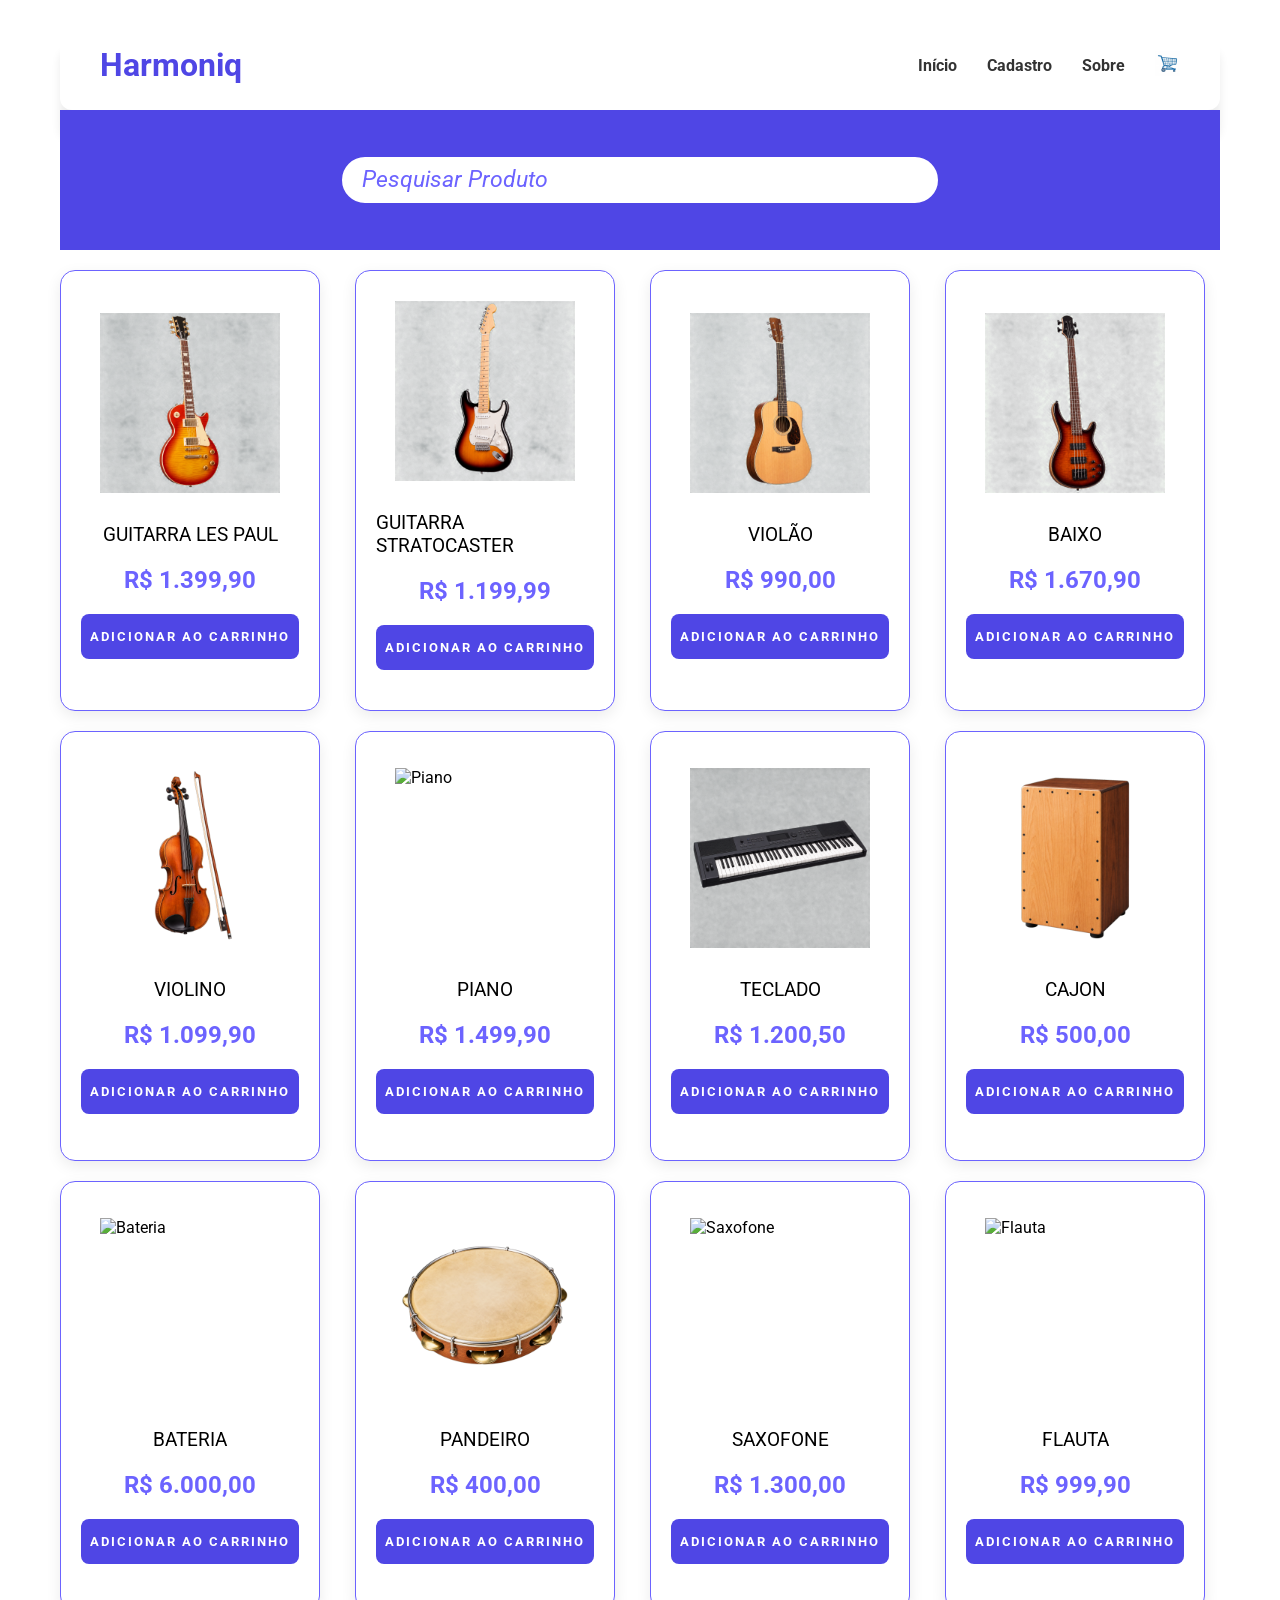
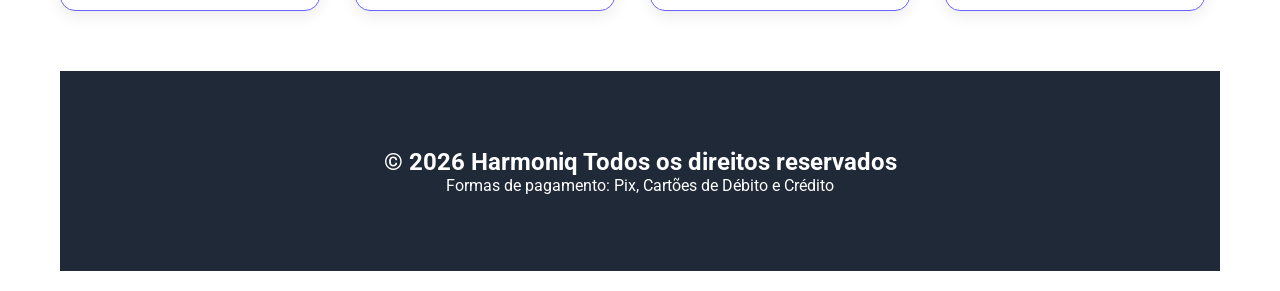
==== index.html @ d2b1dd89 "concertei um erro de um produto que nao queria sair do carrinho" ====
<!DOCTYPE html>
<html lang="pt-br">
<head>
    <meta charset="UTF-8">
    <meta name="viewport" content="width=device-width, initial-scale=1.0">
    <title>Harmoniq</title>

    <link rel="shortcut icon" href="../image/favicon-512x512.png" type="image/x-icon">

    <link rel="stylesheet" href="css/style_estrutura_pagina.css">

    <script src="js/carrinho.js" defer></script>
</head>
<body>
    <main id="geral">
        <header id="cabecalho">
            <div id="logo">
                Harmoniq
            </div>

            <nav id="menu">
                <ul>
                    <li><a href="index.html">Início</a></li>
                    <li><a href="paginas/cadastro.html">Cadastro</a></li>
                    <li><a href="paginas/sobre.html">Sobre</a></li>
                    <li><a href="./paginas/carrinho.html"><img src="./image/icones/16316627108573499327.png" alt="Carrinho"></a></li>
                </ul>
            </nav>
        </header>

        <section id="pesquisa">
            <input type="text" name="pesquisa" id="pesquisa" class="input-pesquisa" placeholder="Pesquisar Produto">
        </section>

        <section id="cards">
            <div class="card">
                <img src="image/guitarra_les_paul.png" alt="guitarra_les_paul">
                <p>Guitarra Les Paul</p>
                <h2>R$ 1.399,90</h2>
                <button onclick="adicionarCarrinho('guitarra_les_paul', 1399.90, 'image/guitarra_les_paul.png')">Adicionar ao Carrinho</button>
            </div>
            
            <div class="card">
                <img src="image/guitarra_stratocaster.png" alt="Guitarra">
                <p>Guitarra stratocaster</p>
                <h2>R$ 1.199,99</h2>
                <button onclick="adicionarCarrinho('guitarra_stratocaster', 1199.99, 'image/guitarra_stratocaster.png')">Adicionar ao Carrinho</button>
            </div>
            
            <div class="card">
                <img src="image/violao_acustico.png" alt="Violao">
                <p>Violão</p>
                <h2>R$ 990,00</h2>
                <button onclick="adicionarCarrinho('violao_acustico', 990.00, 'image/violao_acustico.png')">Adicionar ao Carrinho</button>
            </div>

            <div class="card">
                <img src="image/baixo_eletrico.png" alt="Baixo">
                <p>Baixo</p>
                <h2>R$ 1.670,90</h2>
                <button onclick="adicionarCarrinho('baixo_eletrico', 1670.90, 'image/baixo_eletrico.png')">Adicionar ao Carrinho</button>
            </div>

            <div class="card">
                <img src="image/violino.png" alt="Violino">
                <p>Violino</p>
                <h2>R$ 1.099,90</h2>
                <button onclick="adicionarCarrinho('violino', 1099.90, 'image/violino.png')">Adicionar ao Carrinho</button>
            </div>

            <div class="card">
                <img src="image/piano_de_cauda.png" alt="Piano">
                <p>Piano</p>
                <h2>R$ 1.499,90</h2>
                <button onclick="adicionarCarrinho('piano_de_cauda', 1499.90, 'image/piano_de_cauda.png')">Adicionar ao Carrinho</button>
            </div>

            <div class="card">
                <img src="image/teclado_musical.png" alt="Teclado">
                <p>Teclado</p>
                <h2>R$ 1.200,50</h2>
                <button onclick="adicionarCarrinho('teclado_musical', 1200.50, 'image/teclado_musical.png')">Adicionar ao Carrinho</button>
            </div>

            <div class="card">
                <img src="image/cajon.png" alt="Cajon">
                <p>Cajon</p>
                <h2>R$ 500,00</h2>
                <button onclick="adicionarCarrinho('cajon', 500.00, 'image/cajon.png')">Adicionar ao Carrinho</button>
            </div>

            <div class="card">
                <img src="image/bateria_acustica.png" alt="Bateria">
                <p>Bateria</p>
                <h2>R$ 6.000,00</h2>
                <button onclick="adicionarCarrinho('bateria_acustica', 6000.00, 'image/bateria_acustica.png')">Adicionar ao Carrinho</button>
            </div>

            <div class="card">
                <img src="image/pandeiro.png" alt="Pandeiro">
                <p>Pandeiro</p>
                <h2>R$ 400,00</h2>
                <button onclick="adicionarCarrinho('pandeiro', 400.00, 'image/pandeiro.png')">Adicionar ao Carrinho</button>
            </div>

            <div class="card">
                <img src="image/saxofone_alto.png" alt="Saxofone">
                <p>Saxofone</p>
                <h2>R$ 1.300,00</h2>
                <button onclick="adicionarCarrinho('saxofone_alto', 1300.00, 'image/saxofone_alto.png')">Adicionar ao Carrinho</button>
            </div>

            <div class="card">
                <img src="image/flauta_transversal.png" alt="Flauta">
                <p>Flauta</p>
                <h2>R$ 999,90</h2>
                <button onclick="adicionarCarrinho('flauta_transversal', 999.90, 'image/flauta_transversal.png')">Adicionar ao Carrinho</button>
            </div>

        </section>

        <footer id="rodape">
            <h2>&copy 2026 Harmoniq Todos os direitos reservados</h2>
            <p>Formas de pagamento: Pix, Cartões de Débito e Crédito</p>
        </footer>

    </main>

    
</body>
</html>
---- css/style_estrutura_pagina.css ----
@import url('https://fonts.googleapis.com/css2?family=Roboto:ital,wght@0,100..900;1,100..900&display=swap');


*{
    margin: 0px;
    padding: 0px;
    box-sizing: border-box;
    font-family: roboto;
}

:root{
    --cor01: #f8f9fa;
    --cor02: #6c63ff;
    --cor03: #FFC857;
    --cor04: #1f2937;
    --cor05: #4F46E5;
    --branca: #ffffff;
}

#geral{
    max-width: 1200px;
    margin: 0 auto;
    padding: 20px;
    display: flex;
    flex-direction: column;
    align-items: center;
    justify-content: center;
    width: 100%;
}

#logo{
    font-size: 2rem;
    font-weight: 700;
    color: var(--cor05);
}

#cabecalho{
    background: var(--branca);
    width: 100%;
    display: flex;
    justify-content: space-between;
    align-items: center;
    padding: 0px 40px;
    height: 90px;
    box-shadow: 0 30px 10px rgba(0,0,0,.08);
    border-radius: 12px;
    
}

#menu ul{
    display: flex;
    align-items: center;
    gap: 30px;
    list-style: none;
}

#menu ul img{
    width: 25px;
    height: 25px;
}

#pesquisa{
    width: 100%;
    height: 140px;
    background-color: var(--cor05);
    display: flex;
    justify-content: center;
    align-items: center;

}

#pesquisa input{
    width: 600px;
    height: 50px;
    background-color: var(--branca);
    border: 2px solid var(--cor05);
    border-radius: 30px;
    padding: 20px;
    font-size: 18px;
    color: var(--cor02);
}

#pesquisa input::placeholder{
    font-size: 1.3em;
    font-style: italic;
    color: var(--cor02);
}

#cards{
    display: grid;
    grid-template-columns: repeat(auto-fit, minmax(250px, 1fr));
    gap: 20px;
    margin: 20px 0px;
    width: 100%;
    min-height: 800px;

}

.card{
    background: white;
    width: 260px;
    min-height: 430px;
    padding: 20px;
    display: flex;
    flex-direction: column;
    align-items: center;
    justify-content: center;
    border: 1px solid var(--cor02);
    border-radius: 15px;
    box-shadow: 0 5px 15px rgba(0,0,0,.08);transition: .3s;
}

.card:hover{
    transform: translateY(-8px);
    box-shadow: 0 15px 25px rgba(0,0,0,.15,);
}

.card img{
    width: 180px;
    height: 180px;
    margin: 10px 0px;
    object-fit: contain;
}


.card p{
    font-size: 1.2em;
    text-transform: uppercase;
    margin: 20px 0px;
}

.card h2{
    color: var(--cor02);
}

.card button{
    width: 100%;
    height: 45px;
    margin: 20px;
    border: none;
    border-radius: 8px;
    background: var(--cor05);
    text-transform: uppercase;
    letter-spacing: 2px;
    color: var(--branca);
    font-weight: bold;
    cursor: pointer;
    transition: .3s;
}

.card button:hover{
    background: var(--cor02);
}

#rodape{
    width: 100%;
    height: 200px;
    background: #1f2937;
    margin-top: 40px;
    padding: 40px;
    color: var(--branca);
    display: flex;
    flex-direction: column;
    align-items: center;
    justify-content: center;
}

#menu a:visited{
    font-size: 1.4em;
    text-transform: uppercase;
    letter-spacing: 5px;
    text-decoration: none;
    color: var(--cor02);

}

#menu a:hover{
    font-size: 1.5em;
    text-transform: uppercase;
    letter-spacing: 5px;
    text-decoration: none;
    color: var(--cor05);
}

#menu a:active{
    font-size: 1.5em;
    text-transform: uppercase;
    letter-spacing: 5px;
    text-decoration: none;
    color: var(--cor03);
}

#menu a{
    text-decoration: none;
    color: #333;
    font-weight: bold;
    transition: .3s;
}
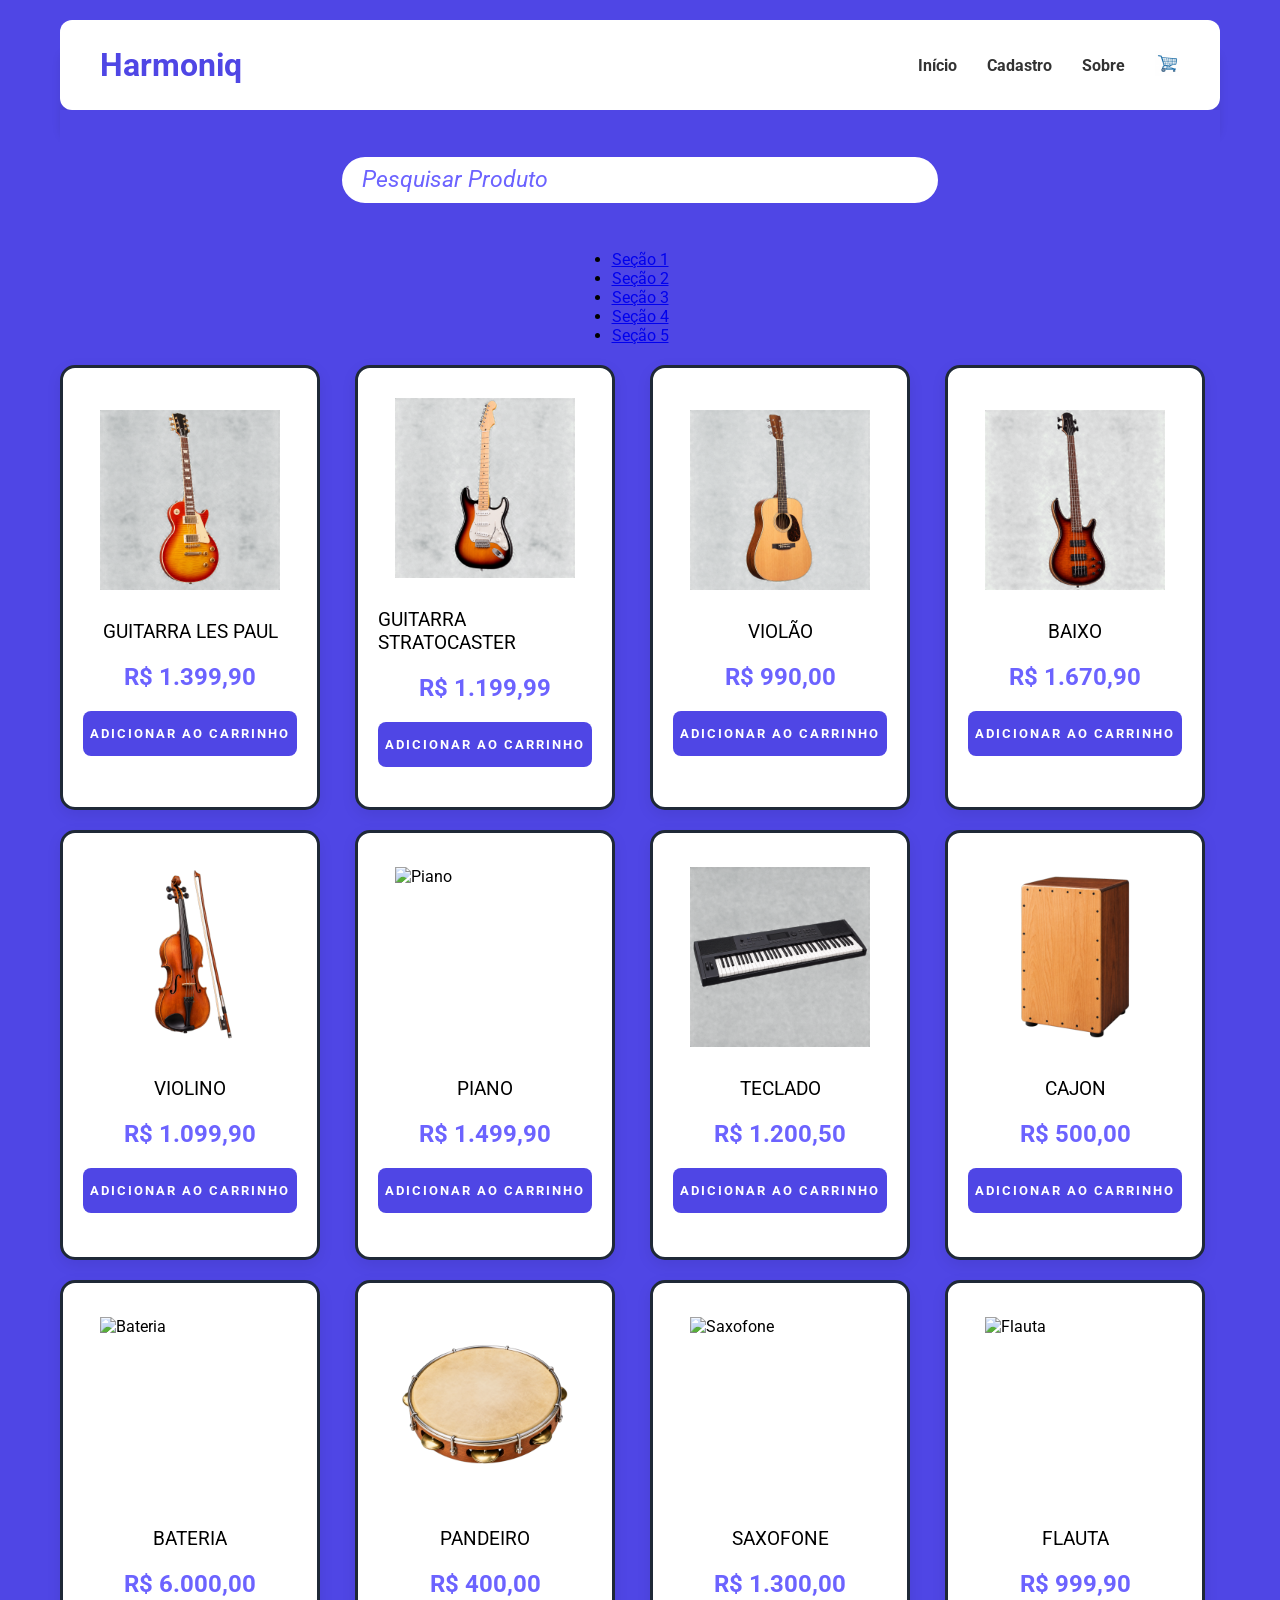
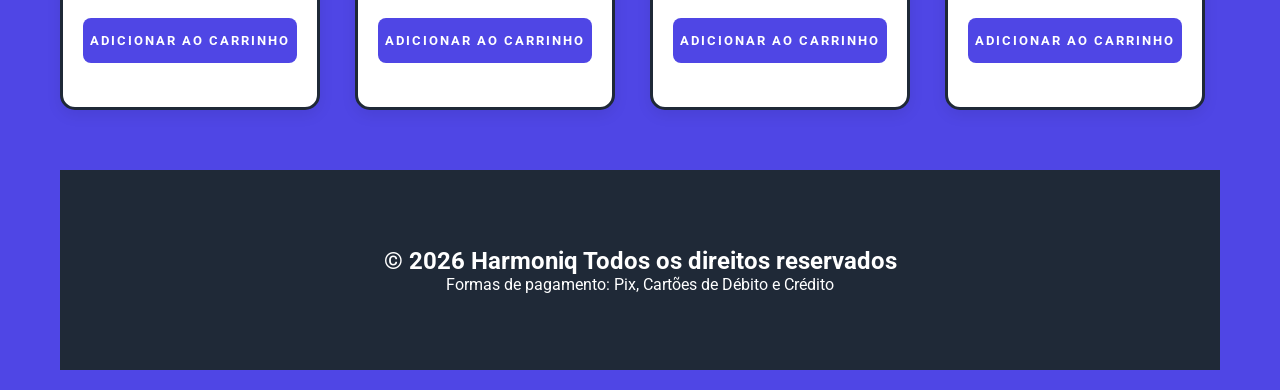
==== commit fb043602: "criado nova section ul li, para soções dos produtos" ====
--- a/index.html
+++ b/index.html
@@ -30,6 +30,17 @@
 
         <section id="pesquisa">
             <input type="text" name="pesquisa" id="pesquisa" class="input-pesquisa" placeholder="Pesquisar Produto">
+        </section>
+
+        <section id="secoes-produtos">
+            <ul>
+                <li><a href="#" class="lnk-secao">Seção 1</a></li>
+                <li><a href="#" class="lnk-secao">Seção 2</a></li>
+                <li><a href="#" class="lnk-secao">Seção 3</a></li>
+                <li><a href="#" class="lnk-secao">Seção 4</a></li>
+                <li><a href="#" class="lnk-secao">Seção 5</a></li>
+            </ul>
+
         </section>
 
         <section id="cards">
--- a/css/style_estrutura_pagina.css
+++ b/css/style_estrutura_pagina.css
@@ -6,6 +6,9 @@
     padding: 0px;
     box-sizing: border-box;
     font-family: roboto;
+}
+body{
+    background: var(--cor05);
 }
 
 :root{
@@ -105,7 +108,7 @@
     flex-direction: column;
     align-items: center;
     justify-content: center;
-    border: 1px solid var(--cor02);
+    border: 3px solid var(--cor04);
     border-radius: 15px;
     box-shadow: 0 5px 15px rgba(0,0,0,.08);transition: .3s;
 }
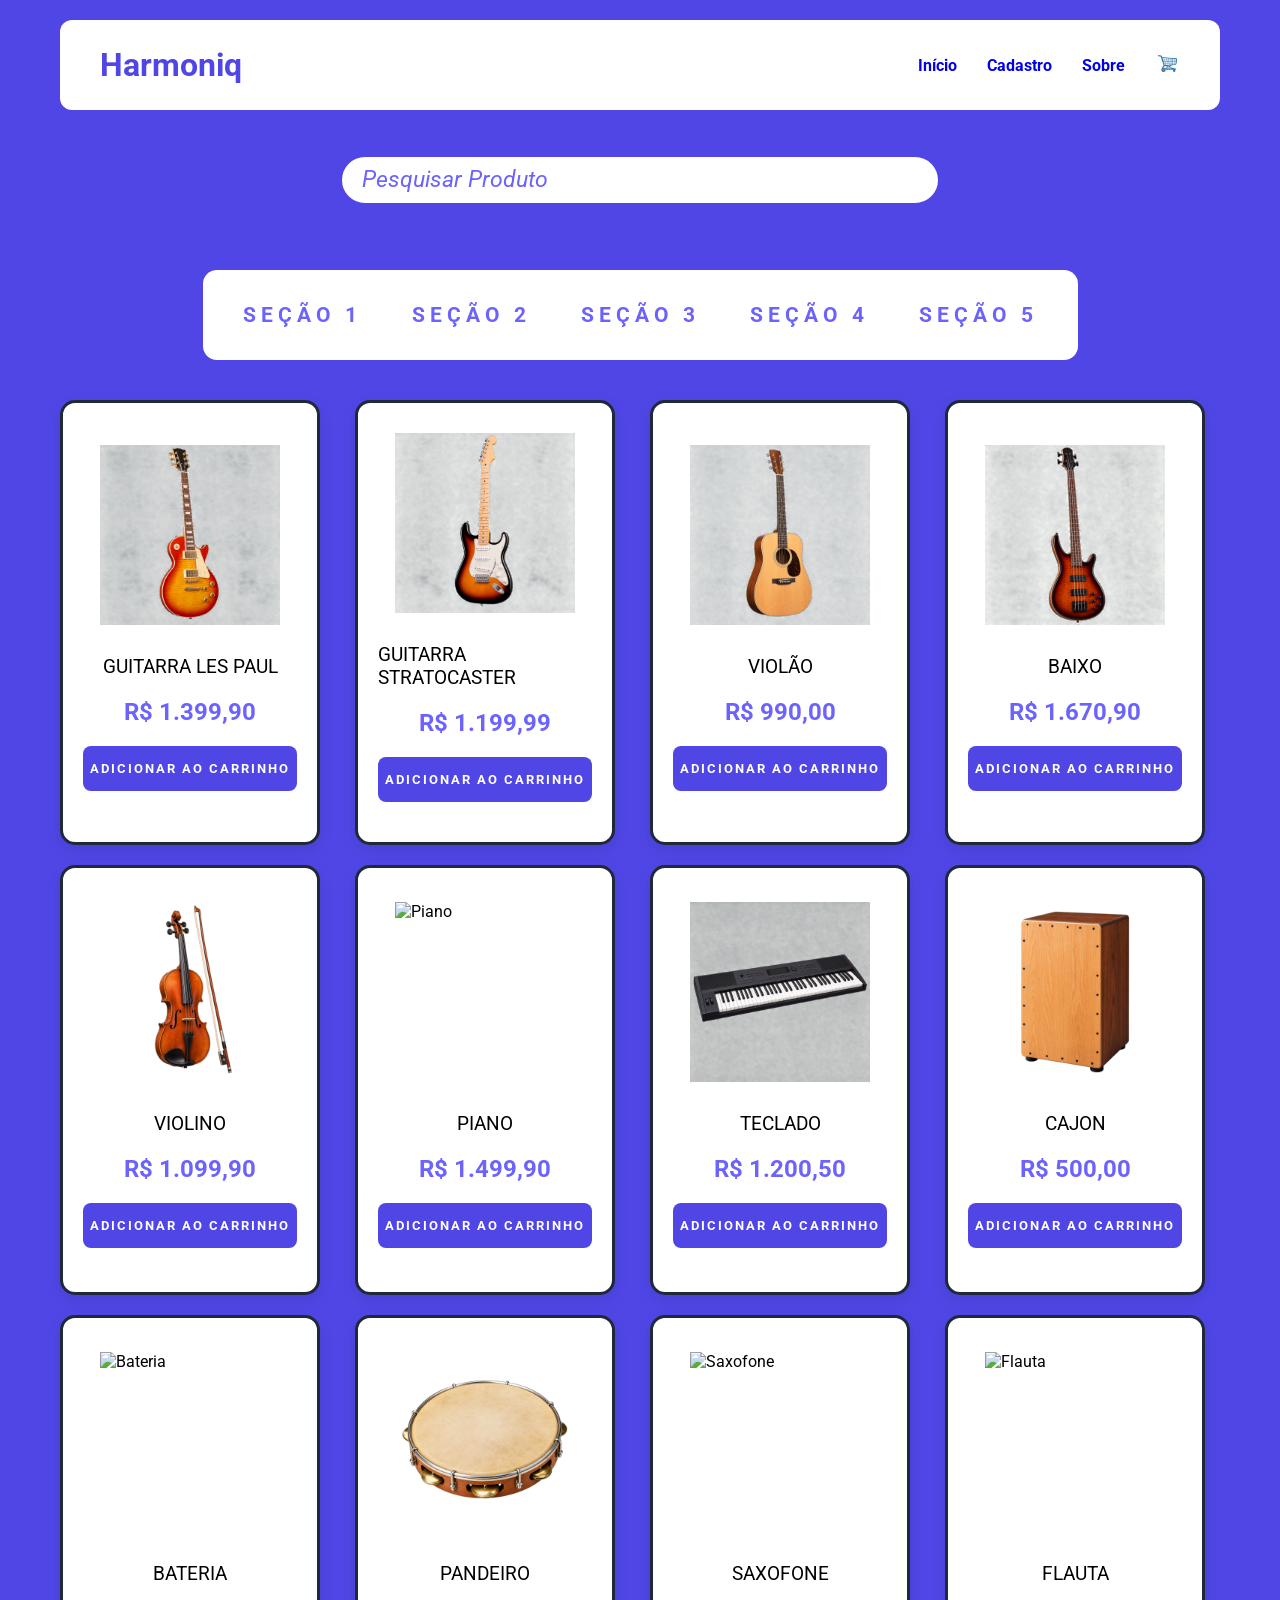
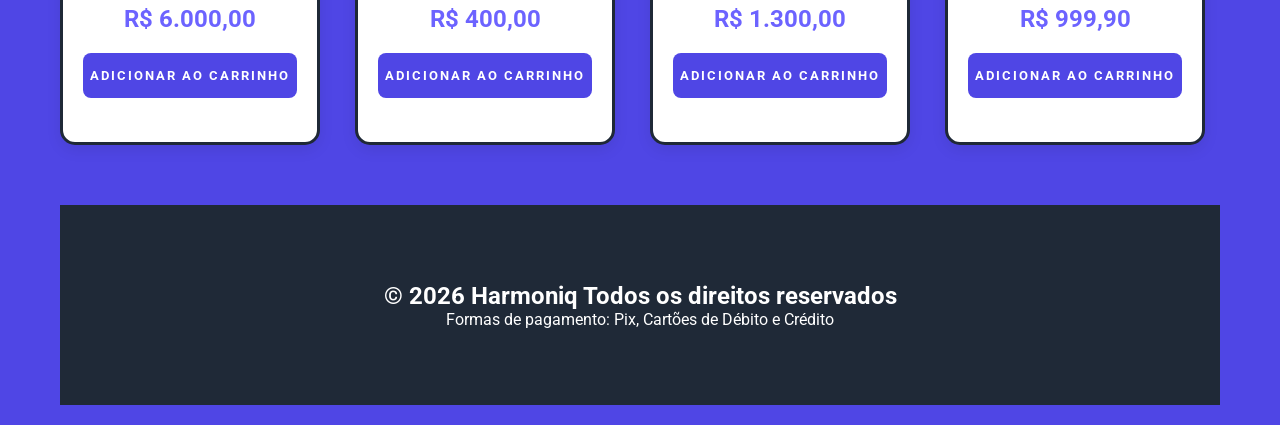
==== commit ee15a15a: "fiz a estilização das seções" ====
--- a/index.html
+++ b/index.html
@@ -136,7 +136,5 @@
         </footer>
 
     </main>
-
-    
 </body>
 </html>
--- a/css/style_estrutura_pagina.css
+++ b/css/style_estrutura_pagina.css
@@ -12,7 +12,7 @@
 }
 
 :root{
-    --cor01: #f8f9fa;
+    --cor01: #ffffff;
     --cor02: #6c63ff;
     --cor03: #FFC857;
     --cor04: #1f2937;
@@ -45,9 +45,7 @@
     align-items: center;
     padding: 0px 40px;
     height: 90px;
-    box-shadow: 0 30px 10px rgba(0,0,0,.08);
     border-radius: 12px;
-    
 }
 
 #menu ul{
@@ -60,6 +58,28 @@
 #menu ul img{
     width: 25px;
     height: 25px;
+}
+
+#menu a:hover{
+    font-size: 1.5em;
+    text-transform: uppercase;
+    letter-spacing: 5px;
+    text-decoration: none;
+    color: var(--cor05);
+}
+
+#menu a:active{
+    font-size: 1.5em;
+    text-transform: uppercase;
+    letter-spacing: 5px;
+    text-decoration: none;
+    color: var(--cor03);
+}
+
+#menu a{
+    text-decoration: none;
+    font-weight: bold;
+    transition: .3s;
 }
 
 #pesquisa{
@@ -115,7 +135,7 @@
 
 .card:hover{
     transform: translateY(-8px);
-    box-shadow: 0 15px 25px rgba(0,0,0,.15,);
+    box-shadow: 0 15px 25px rgba(0,0,0,.15);
 }
 
 .card img{
@@ -177,25 +197,34 @@
 
 }
 
-#menu a:hover{
+#secoes-produtos ul{
+    width: 100%;
+    height: 90px;
+    border-radius: 14px;
+    list-style: none;
+    background: var(--branca);
+    margin: 20px 0px;
+    padding: 0px 40px;
+    display: flex;
+    align-items: center;
+    justify-content: center;
+    gap: 50px;
+    justify-content: space-between;
+    font-weight: bold;
+}
+
+.lnk-secao:link, .lnk-secao:visited{
+    color: var(--cor02);
+    text-decoration: none;
+    font-size: 1.3em;
+    text-transform: uppercase;
+    letter-spacing: 5px;
+    transition: .3s;
+}
+
+.lnk-secao:hover{
     font-size: 1.5em;
     text-transform: uppercase;
     letter-spacing: 5px;
-    text-decoration: none;
     color: var(--cor05);
-}
-
-#menu a:active{
-    font-size: 1.5em;
-    text-transform: uppercase;
-    letter-spacing: 5px;
-    text-decoration: none;
-    color: var(--cor03);
-}
-
-#menu a{
-    text-decoration: none;
-    color: #333;
-    font-weight: bold;
-    transition: .3s;
 }
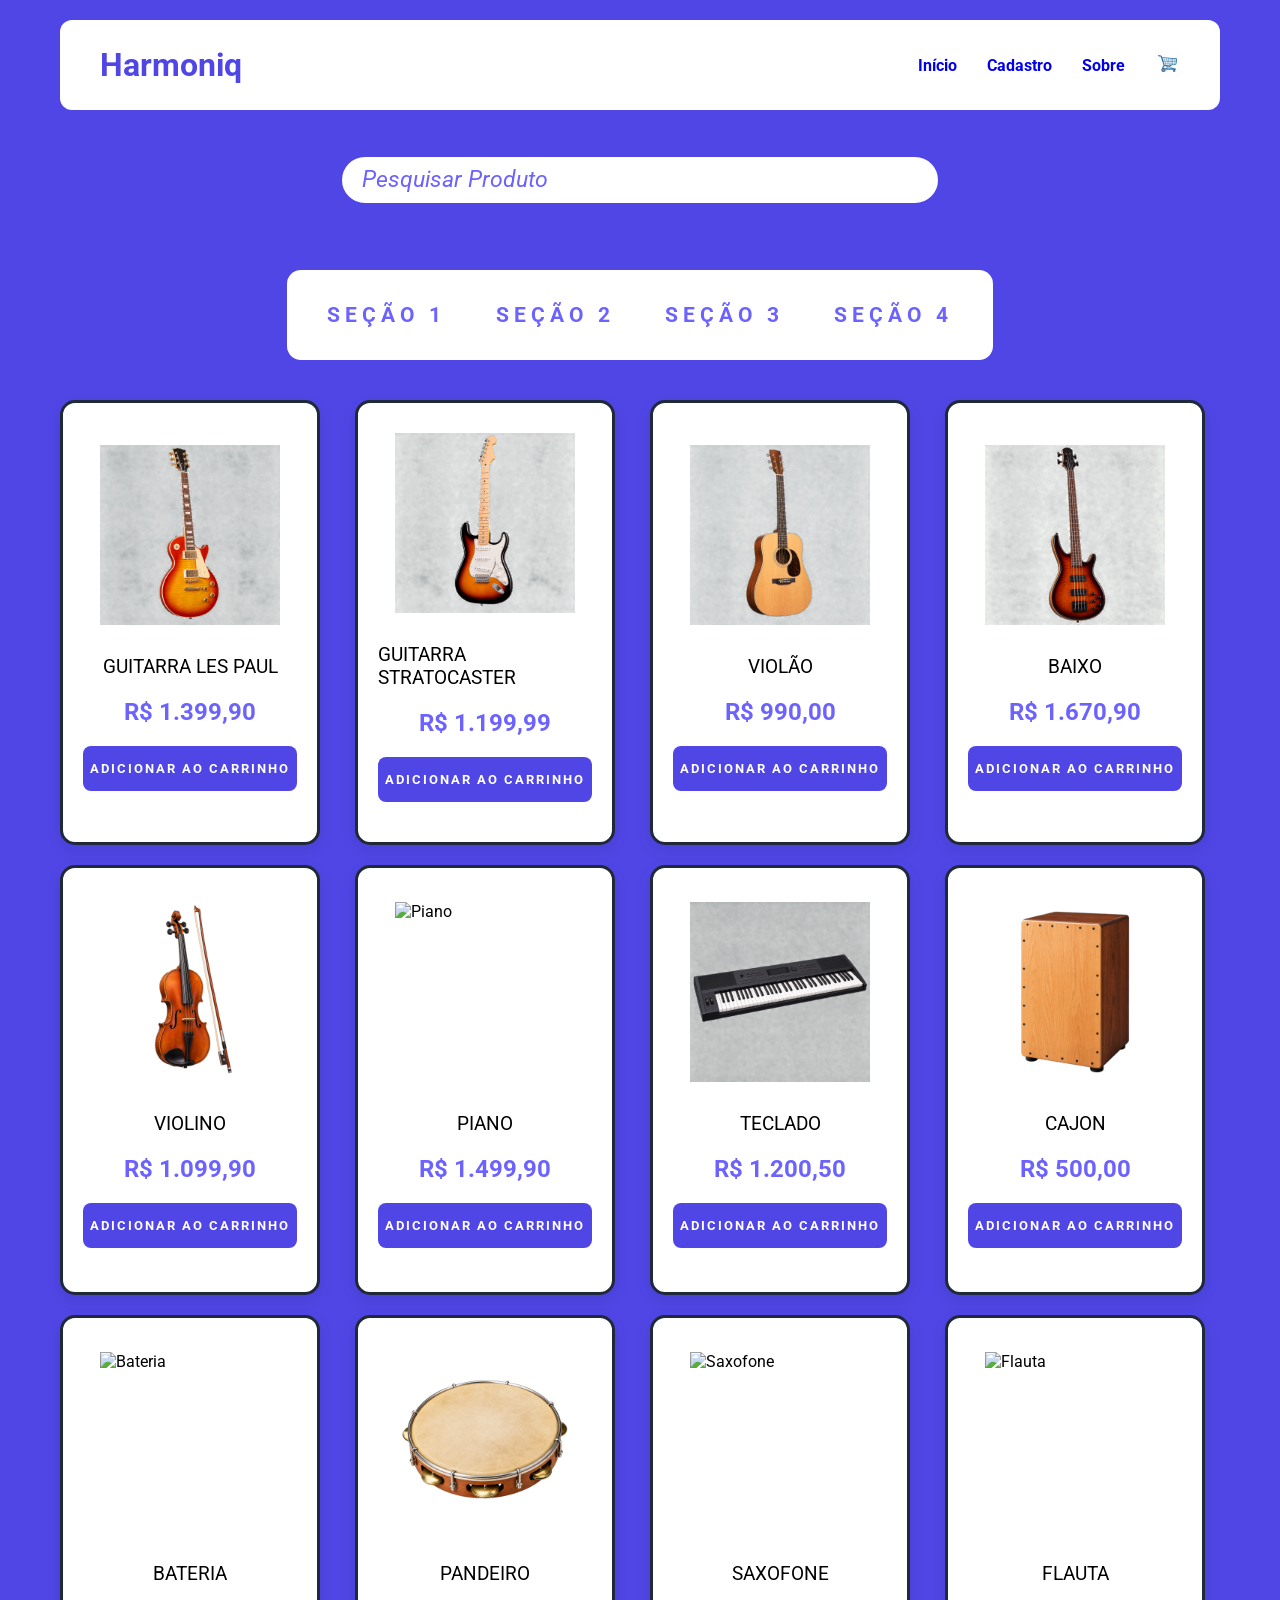
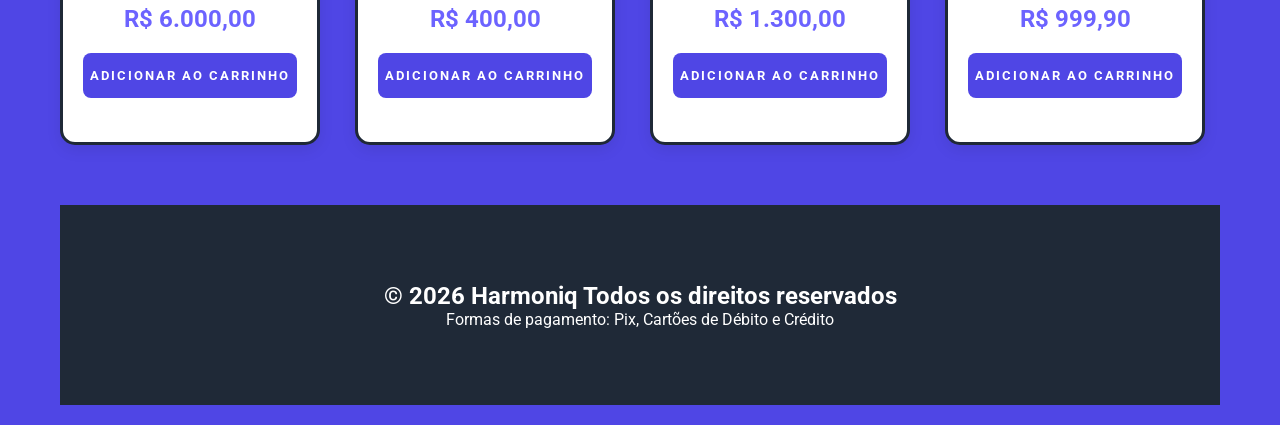
==== commit c945d84d: "concertei os links das seções" ====
--- a/index.html
+++ b/index.html
@@ -34,11 +34,10 @@
 
         <section id="secoes-produtos">
             <ul>
-                <li><a href="#" class="lnk-secao">Seção 1</a></li>
-                <li><a href="#" class="lnk-secao">Seção 2</a></li>
-                <li><a href="#" class="lnk-secao">Seção 3</a></li>
-                <li><a href="#" class="lnk-secao">Seção 4</a></li>
-                <li><a href="#" class="lnk-secao">Seção 5</a></li>
+                <li><a href="paginas/secao1.html" class="lnk-secao">Seção 1</a></li>
+                <li><a href="paginas/secao2.html" class="lnk-secao">Seção 2</a></li>
+                <li><a href="paginas/secao3.html" class="lnk-secao">Seção 3</a></li>
+                <li><a href="paginas/secao4.html" class="lnk-secao">Seção 4</a></li>
             </ul>
 
         </section>
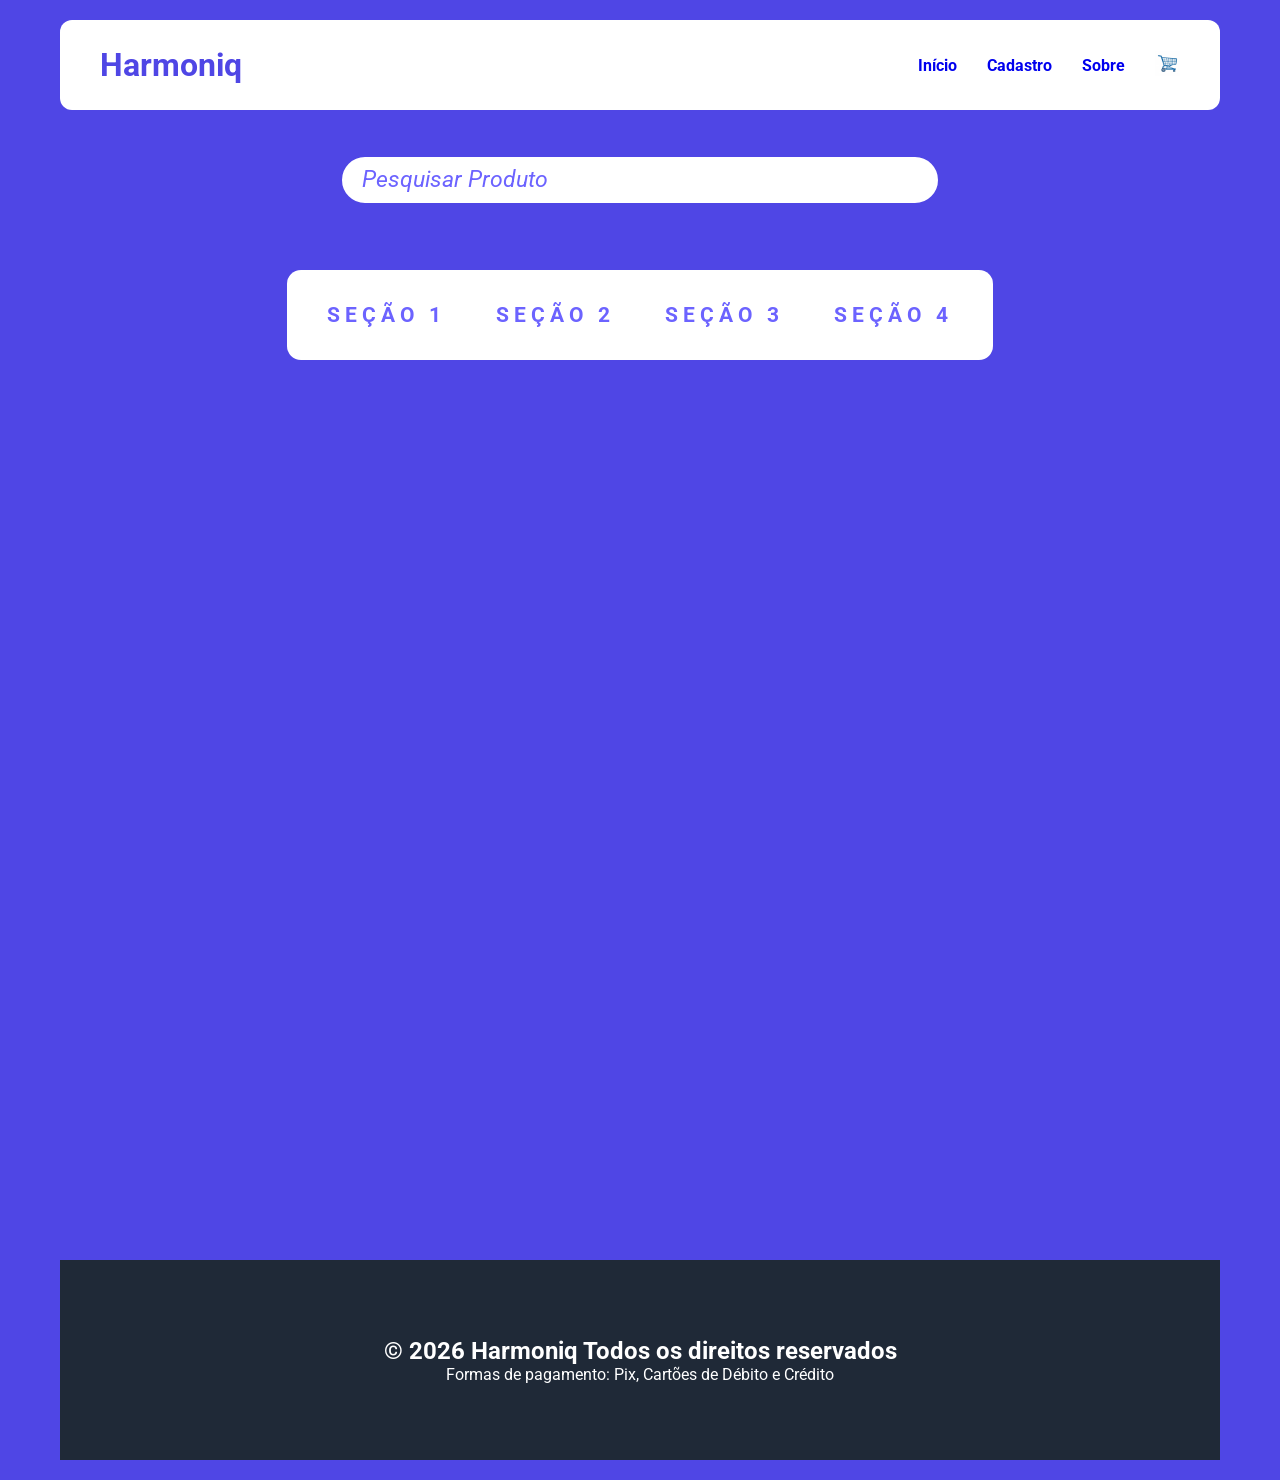
==== commit 07a9279d: "linkei novo script das seções" ====
--- a/index.html
+++ b/index.html
@@ -10,6 +10,7 @@
     <link rel="stylesheet" href="css/style_estrutura_pagina.css">
 
     <script src="js/carrinho.js" defer></script>
+    <script type="module" src="js/produtos.js" defer></script>
 </head>
 <body>
     <main id="geral">
--- a/css/style_estrutura_pagina.css
+++ b/css/style_estrutura_pagina.css
@@ -227,4 +227,18 @@
     text-transform: uppercase;
     letter-spacing: 5px;
     color: var(--cor05);
+}
+
+h1{
+    width: 600px;
+    height: 50px;
+    text-align: center;
+    background-color: var(--branca);
+    border: 2px solid var(--cor05);
+    border-radius: 30px;
+    padding: 12px;
+    font-size: 20px;
+    color: var(--cor02);
+    position: relative;
+    left: 640px;
 }
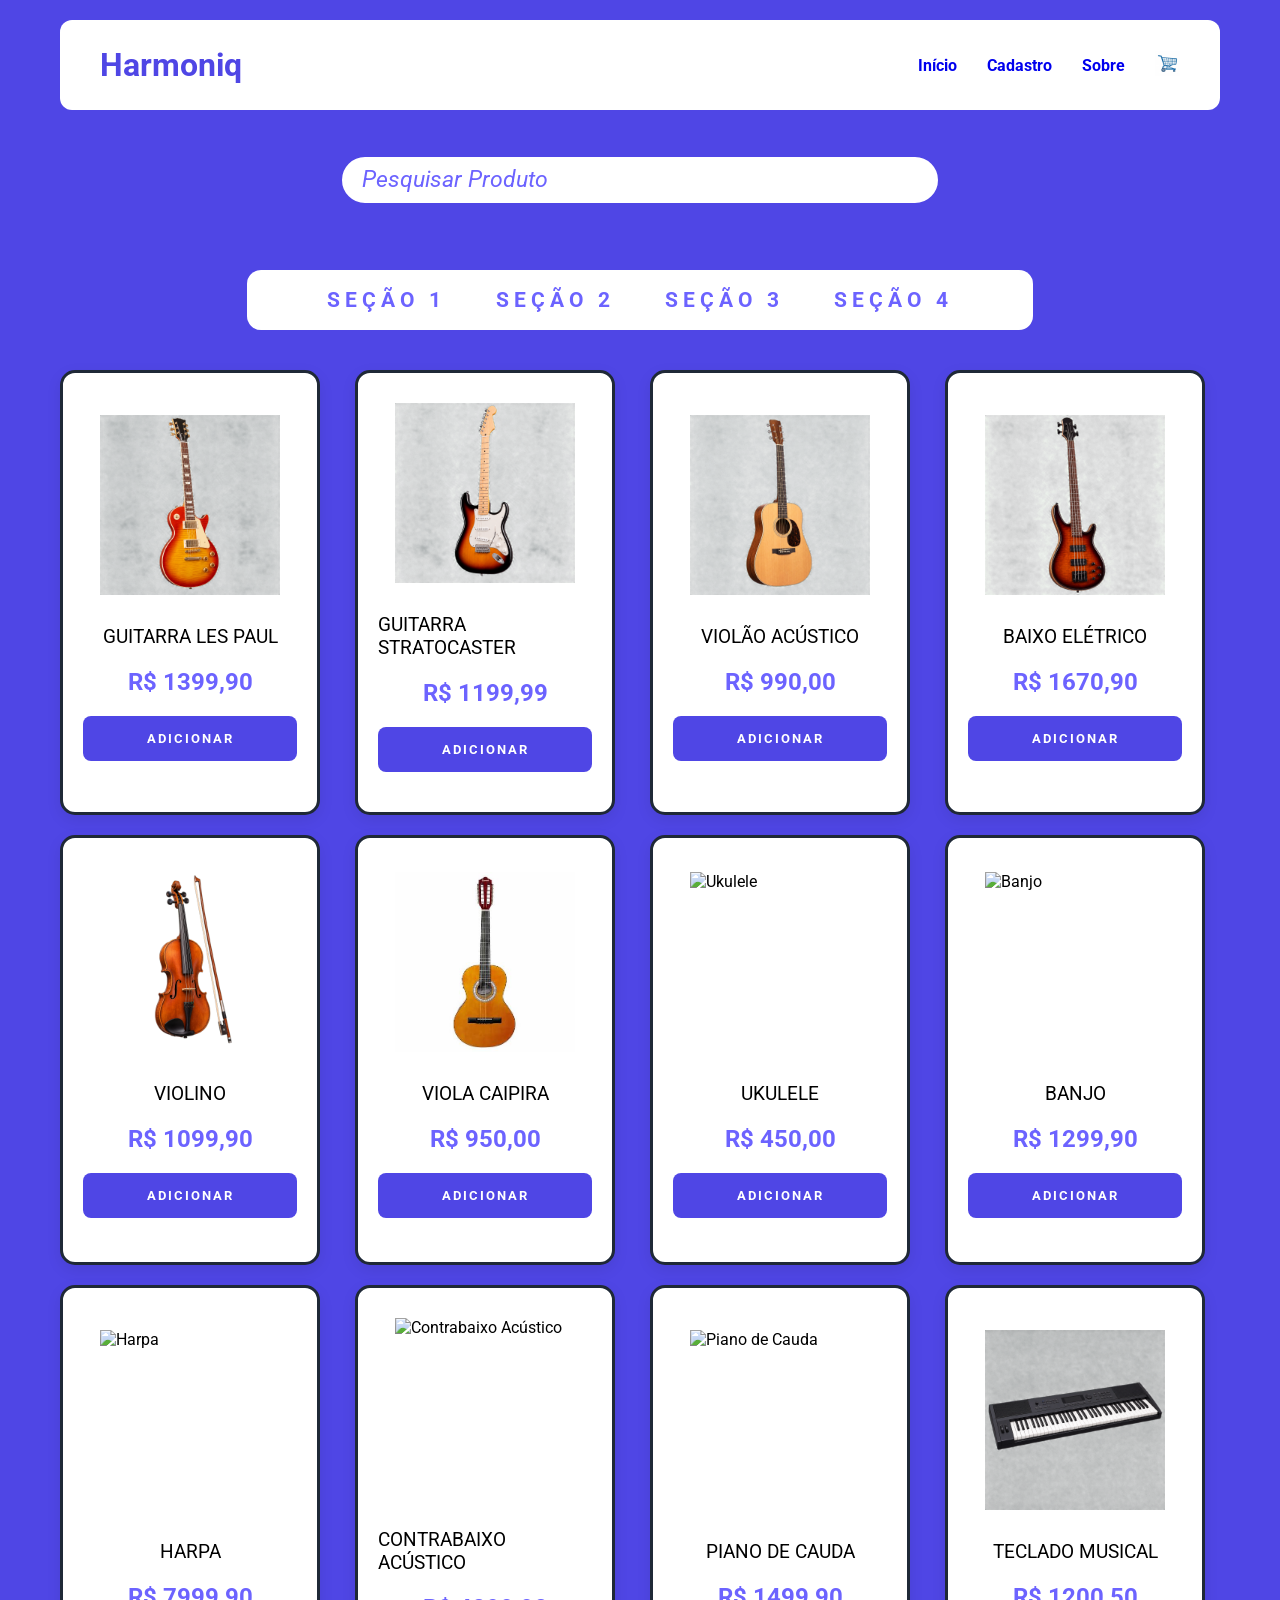
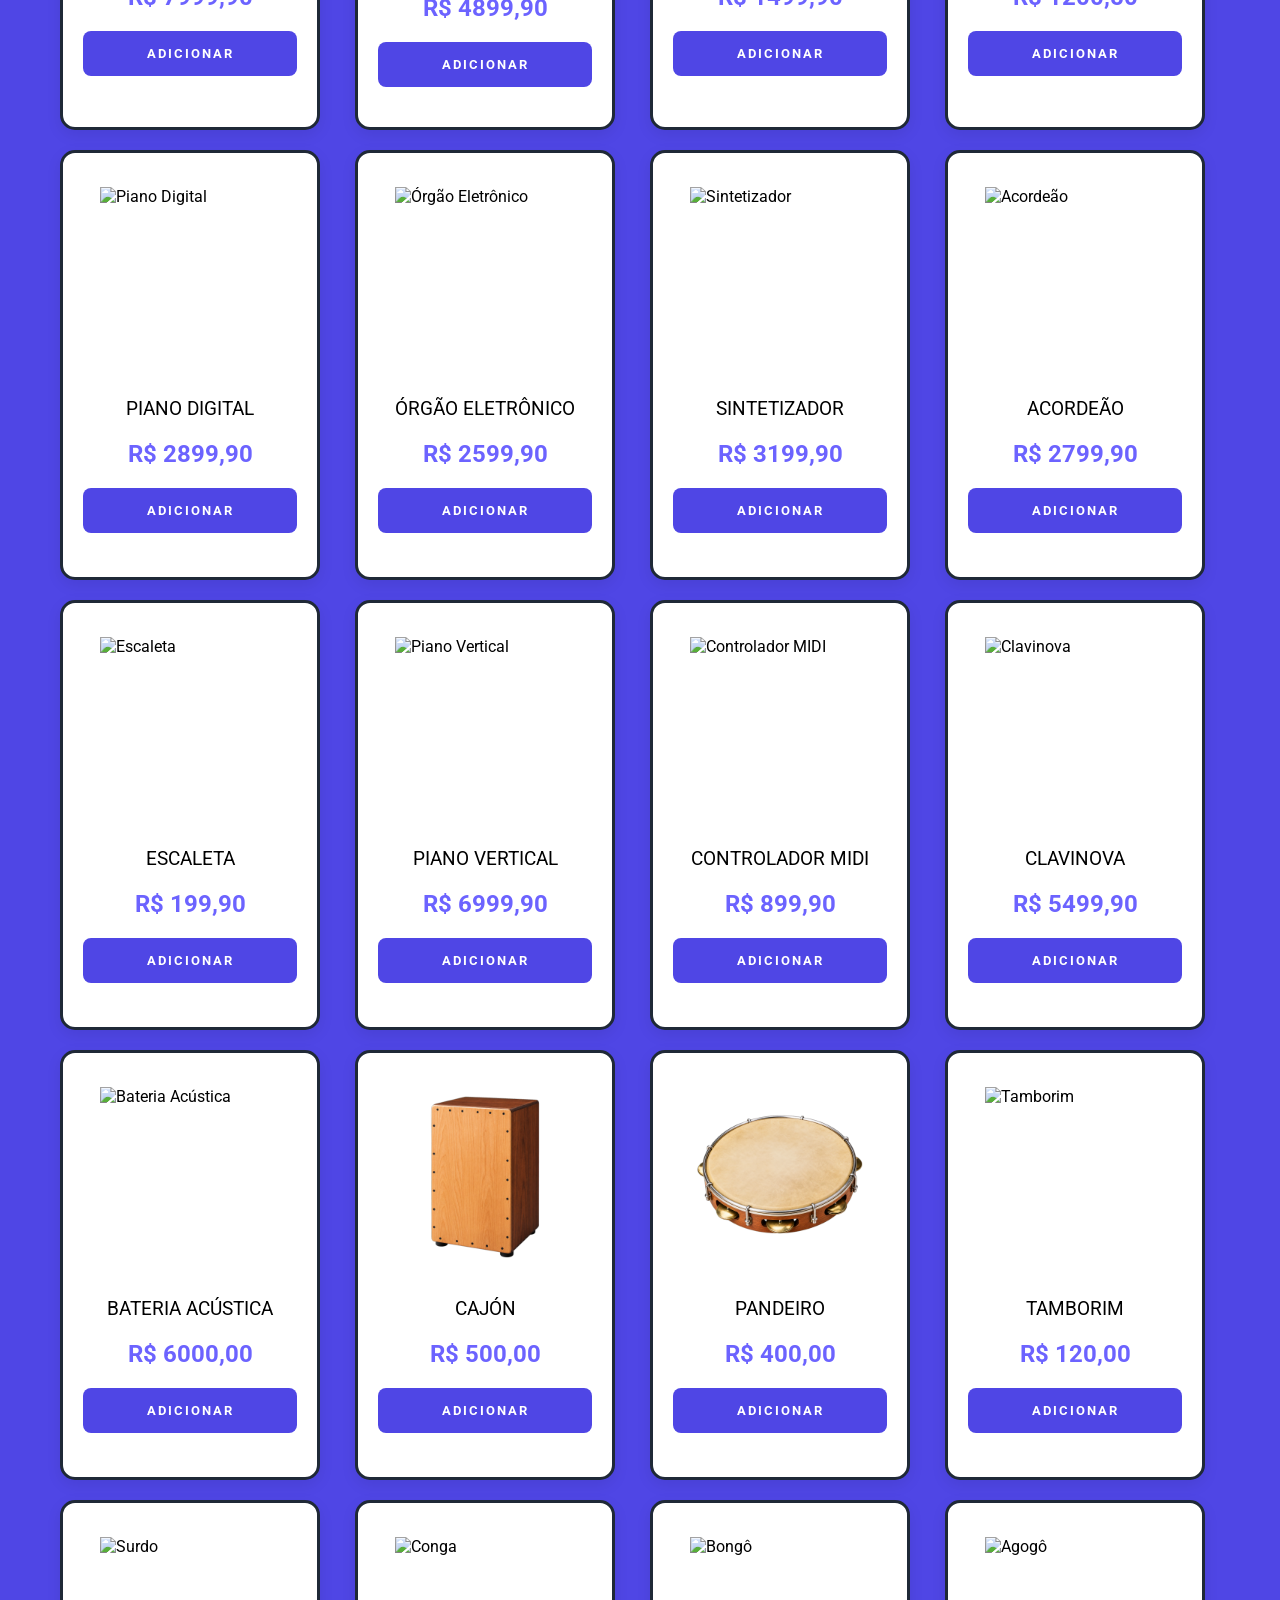
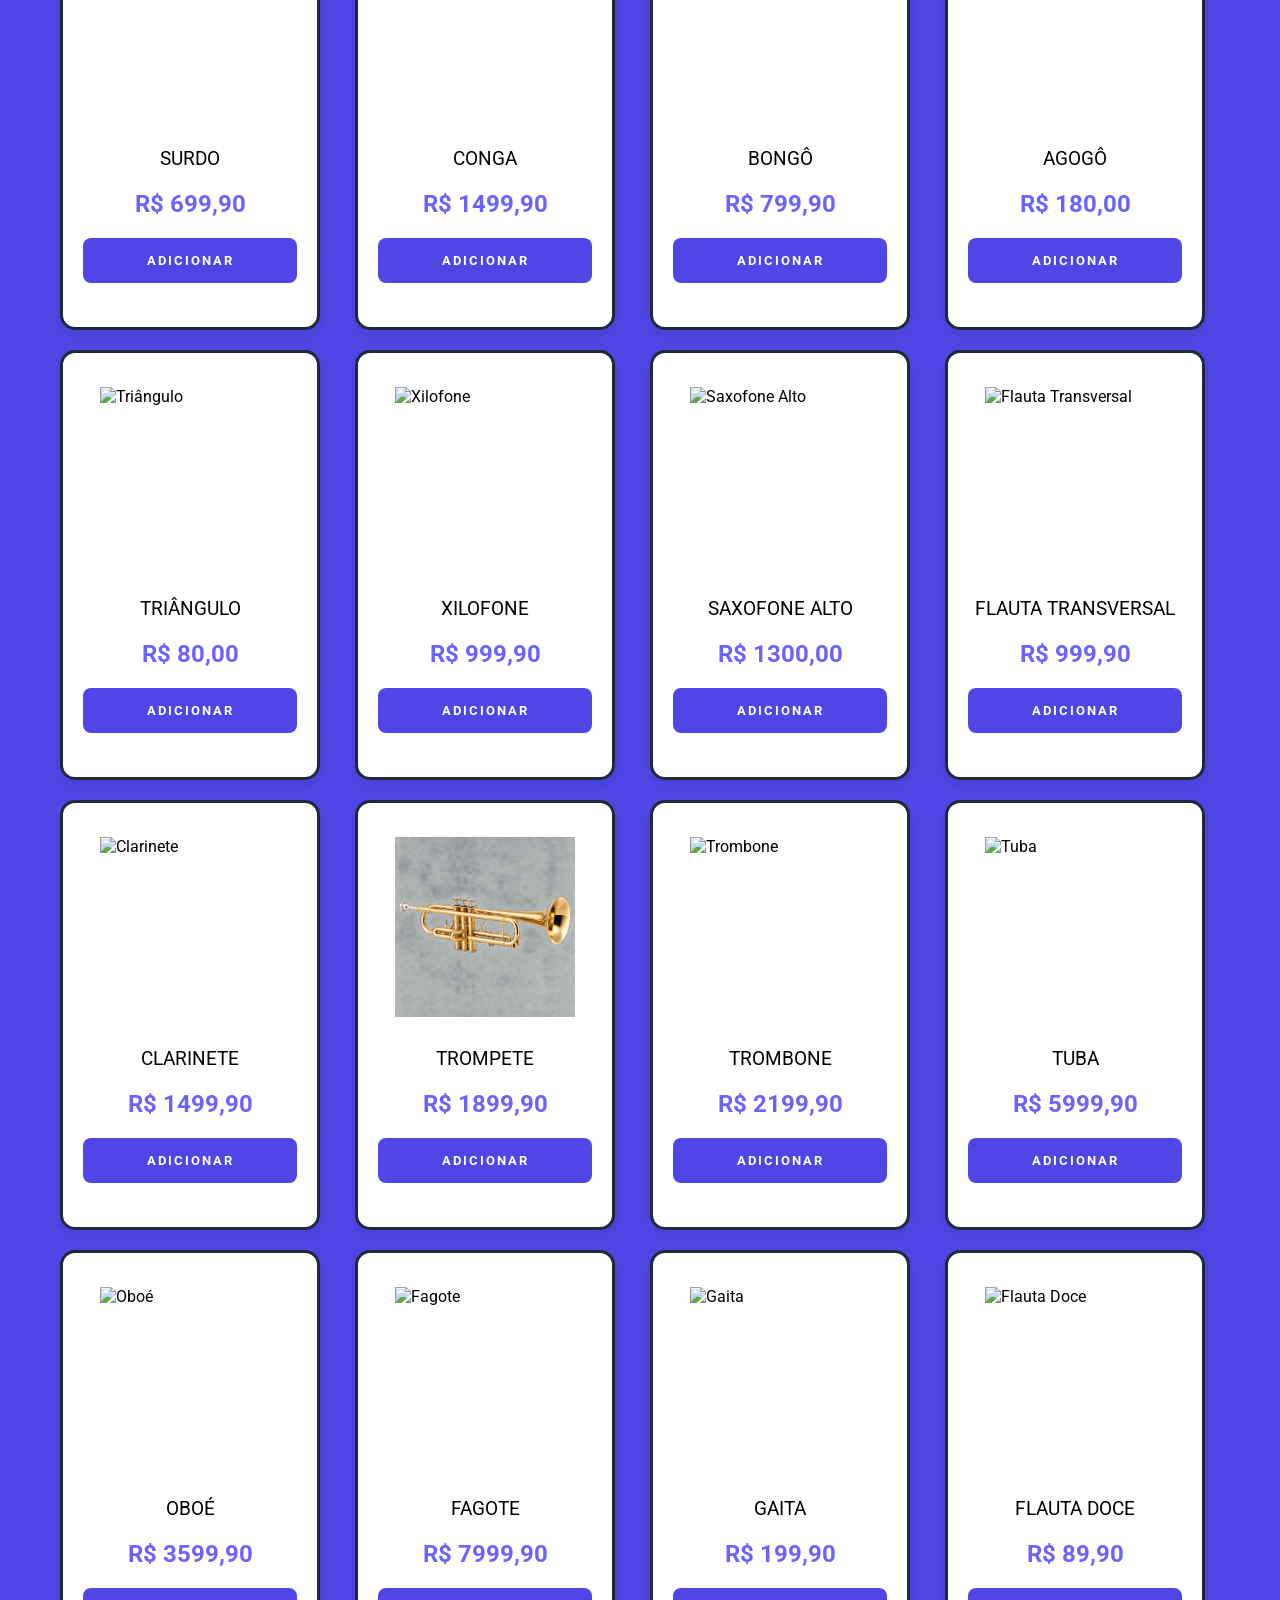
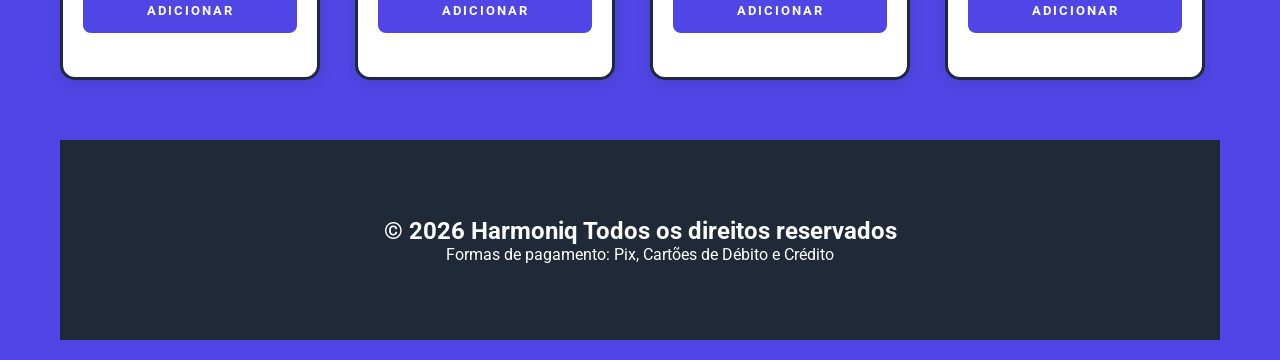
==== commit 7552e69b: "testando link" ====
--- a/index.html
+++ b/index.html
@@ -22,8 +22,8 @@
             <nav id="menu">
                 <ul>
                     <li><a href="index.html">Início</a></li>
-                    <li><a href="paginas/cadastro.html">Cadastro</a></li>
-                    <li><a href="paginas/sobre.html">Sobre</a></li>
+                    <li><a href="./paginas/cadastro.html">Cadastro</a></li>
+                    <li><a href="./paginas/sobre.html">Sobre</a></li>
                     <li><a href="./paginas/carrinho.html"><img src="./image/icones/16316627108573499327.png" alt="Carrinho"></a></li>
                 </ul>
             </nav>
--- a/css/style_estrutura_pagina.css
+++ b/css/style_estrutura_pagina.css
@@ -7,6 +7,7 @@
     box-sizing: border-box;
     font-family: roboto;
 }
+
 body{
     background: var(--cor05);
 }
@@ -60,26 +61,37 @@
     height: 25px;
 }
 
+
+#menu a{
+    text-decoration: none;
+    font-weight: bold;
+    transition: .3s;
+}
+
+#menu a:active{
+    font-size: 1.5em;
+    text-transform: uppercase;
+    letter-spacing: 5px;
+    text-decoration: none;
+    color: var(--cor05);
+}
+
+
+#menu a:visited{
+    font-size: 1.4em;
+    text-transform: uppercase;
+    letter-spacing: 5px;
+    text-decoration: none;
+    color: var(--cor02);
+    
+}
+
 #menu a:hover{
     font-size: 1.5em;
     text-transform: uppercase;
     letter-spacing: 5px;
     text-decoration: none;
     color: var(--cor05);
-}
-
-#menu a:active{
-    font-size: 1.5em;
-    text-transform: uppercase;
-    letter-spacing: 5px;
-    text-decoration: none;
-    color: var(--cor03);
-}
-
-#menu a{
-    text-decoration: none;
-    font-weight: bold;
-    transition: .3s;
 }
 
 #pesquisa{
@@ -188,23 +200,15 @@
     justify-content: center;
 }
 
-#menu a:visited{
-    font-size: 1.4em;
-    text-transform: uppercase;
-    letter-spacing: 5px;
-    text-decoration: none;
-    color: var(--cor02);
-
-}
 
 #secoes-produtos ul{
     width: 100%;
-    height: 90px;
+    height: 60px;
     border-radius: 14px;
     list-style: none;
     background: var(--branca);
     margin: 20px 0px;
-    padding: 0px 40px;
+    padding: 0px 80px;
     display: flex;
     align-items: center;
     justify-content: center;
@@ -227,18 +231,4 @@
     text-transform: uppercase;
     letter-spacing: 5px;
     color: var(--cor05);
-}
-
-h1{
-    width: 600px;
-    height: 50px;
-    text-align: center;
-    background-color: var(--branca);
-    border: 2px solid var(--cor05);
-    border-radius: 30px;
-    padding: 12px;
-    font-size: 20px;
-    color: var(--cor02);
-    position: relative;
-    left: 640px;
 }
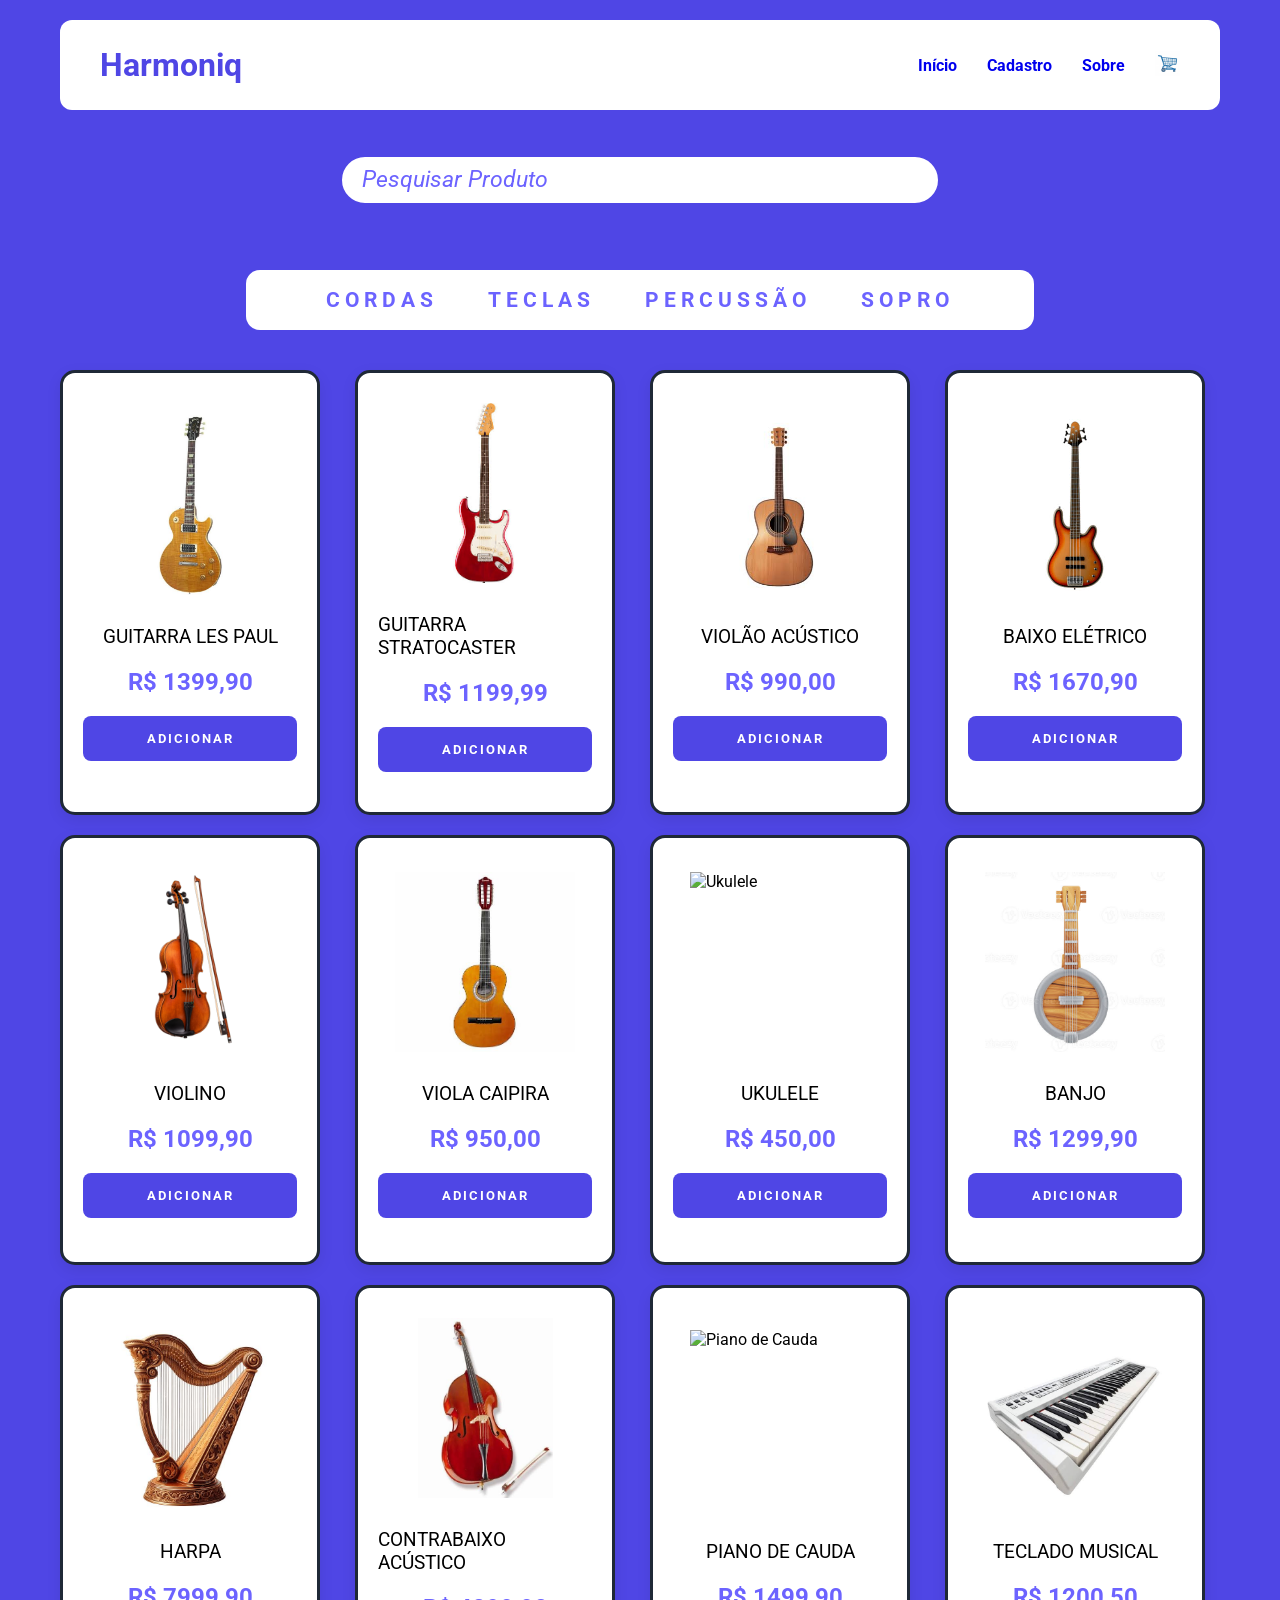
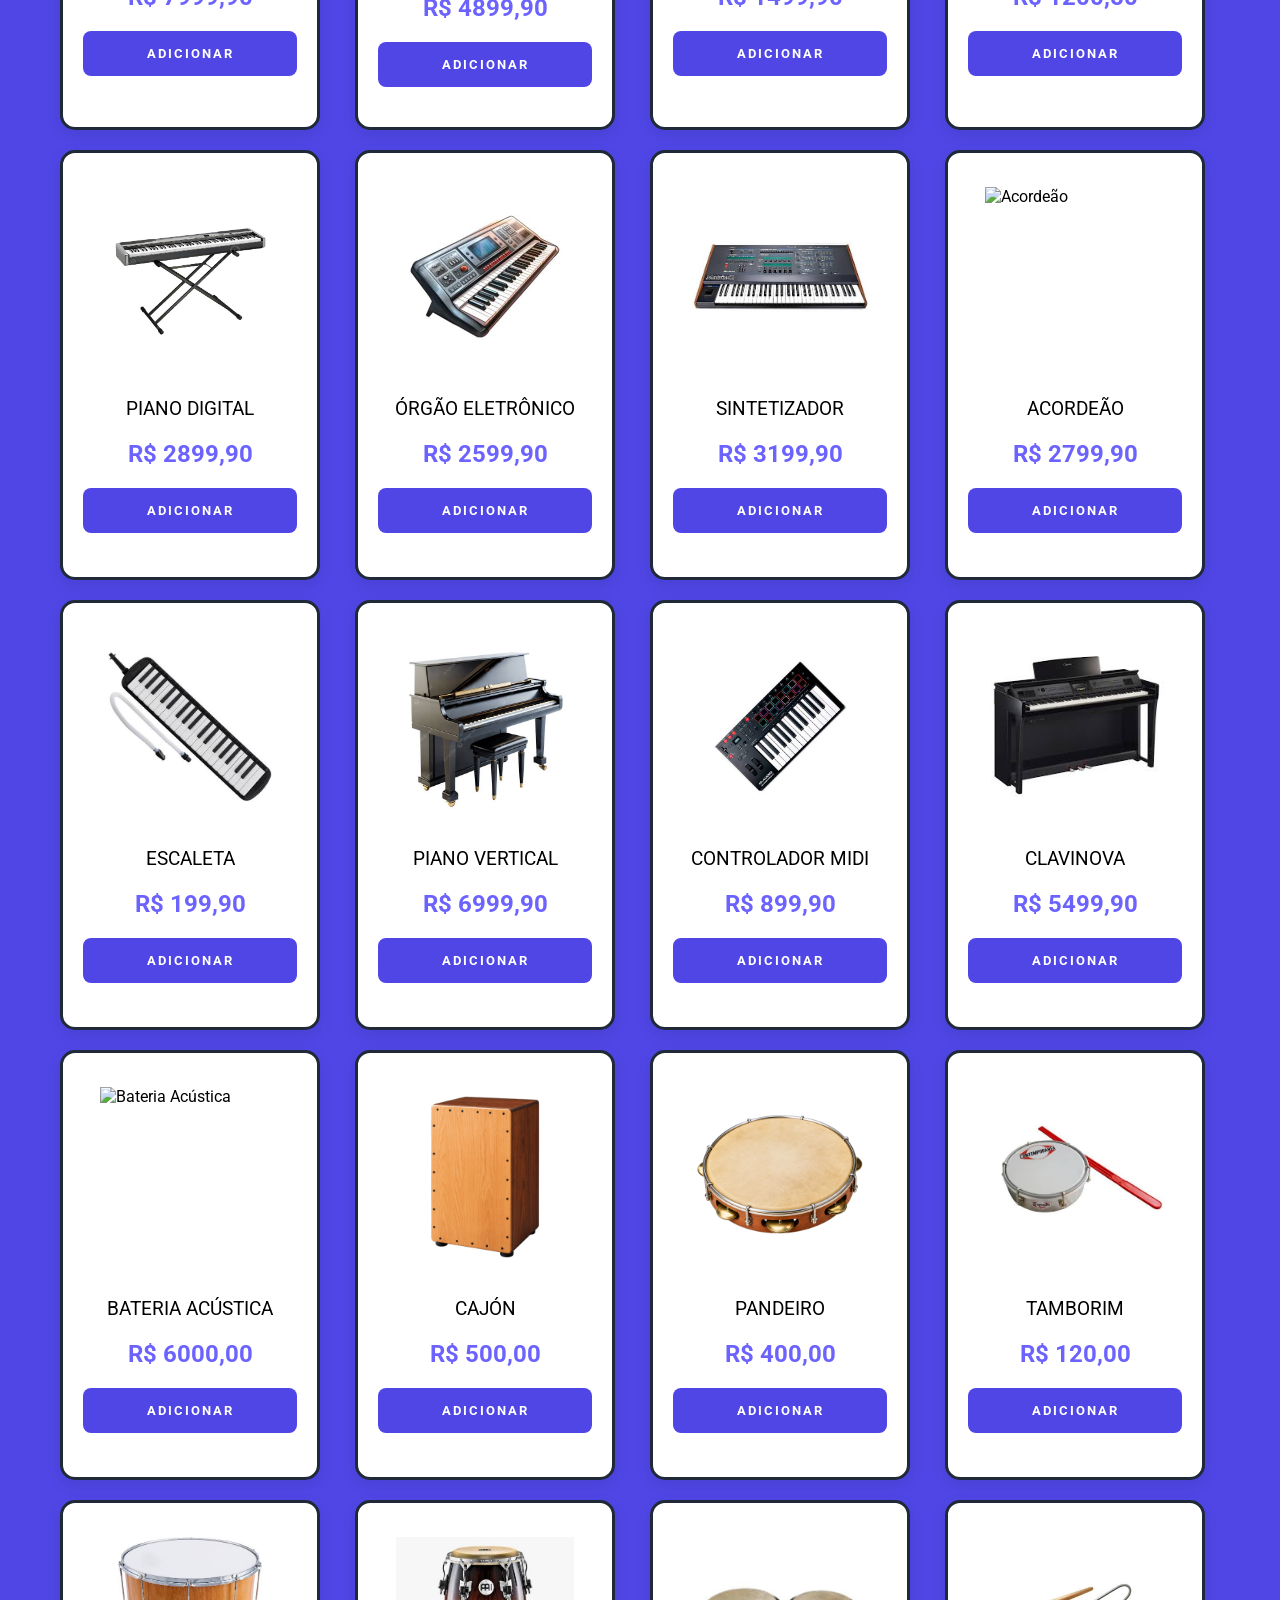
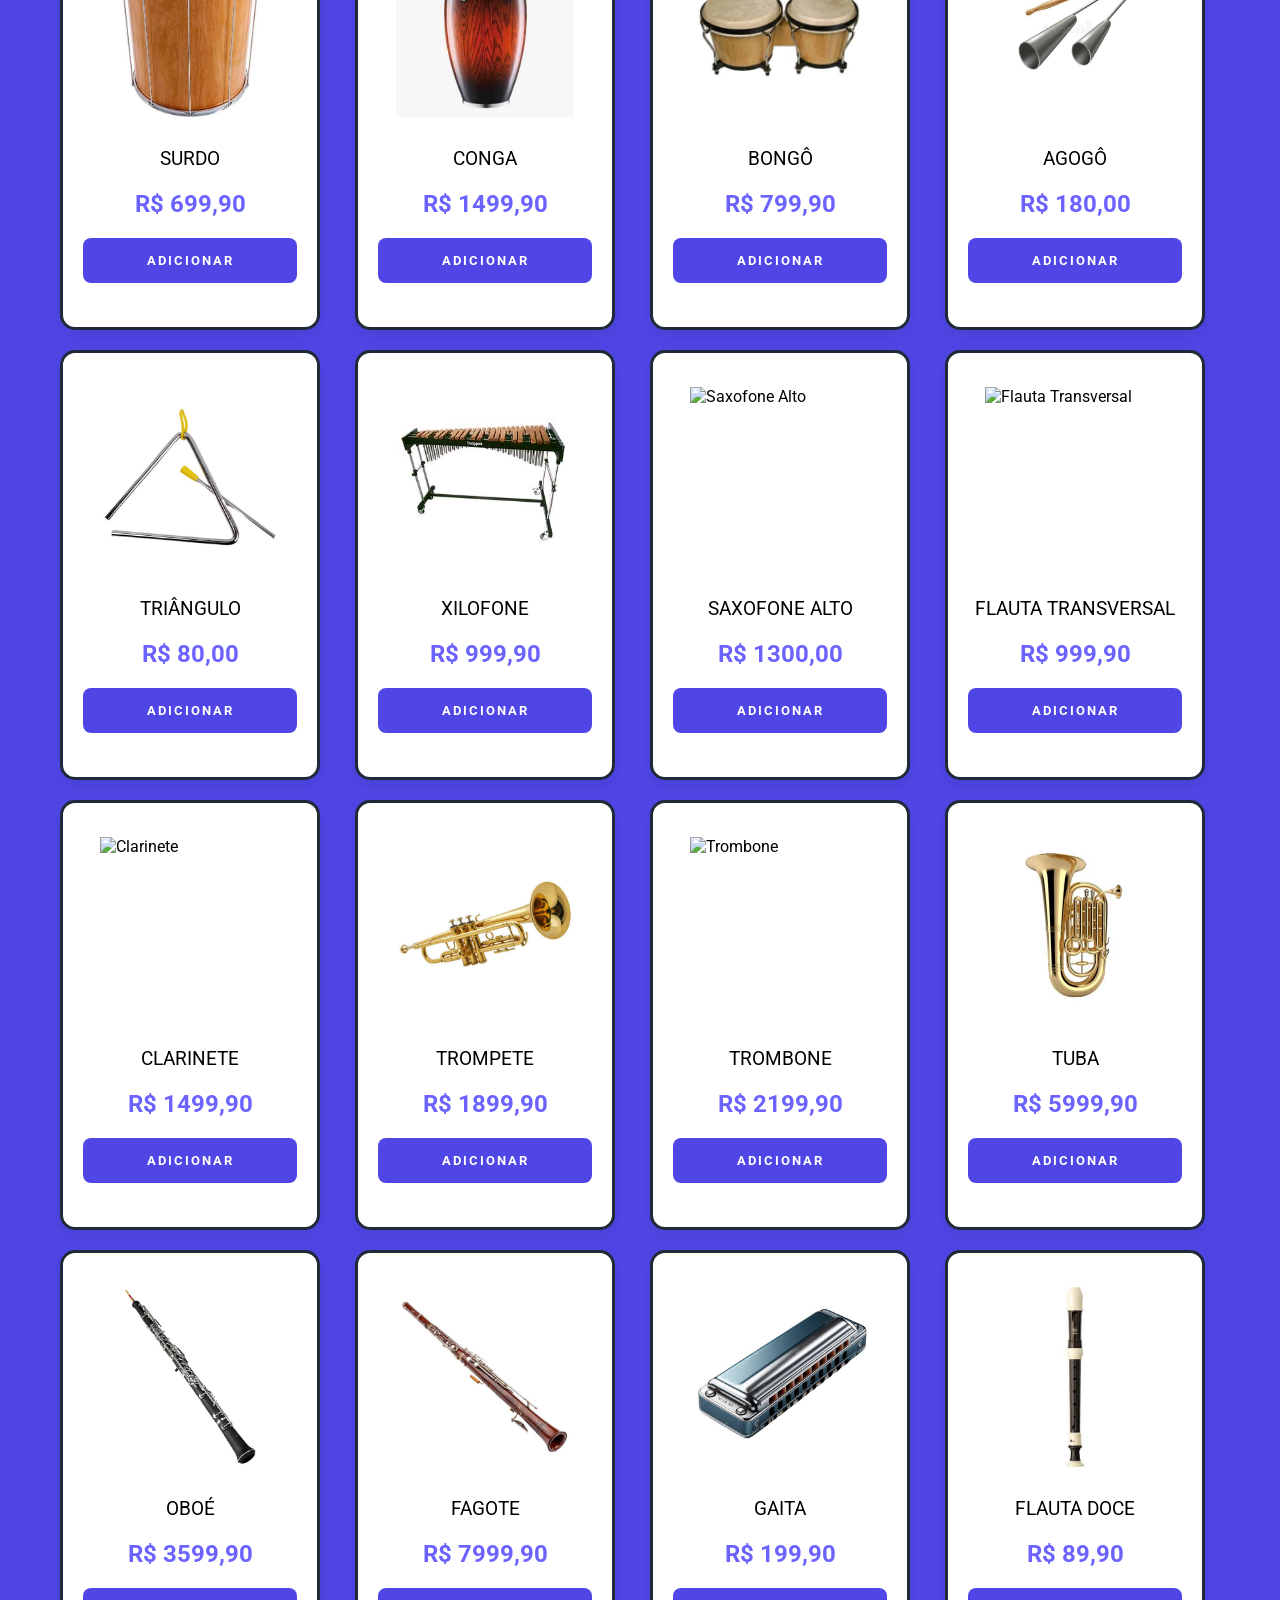
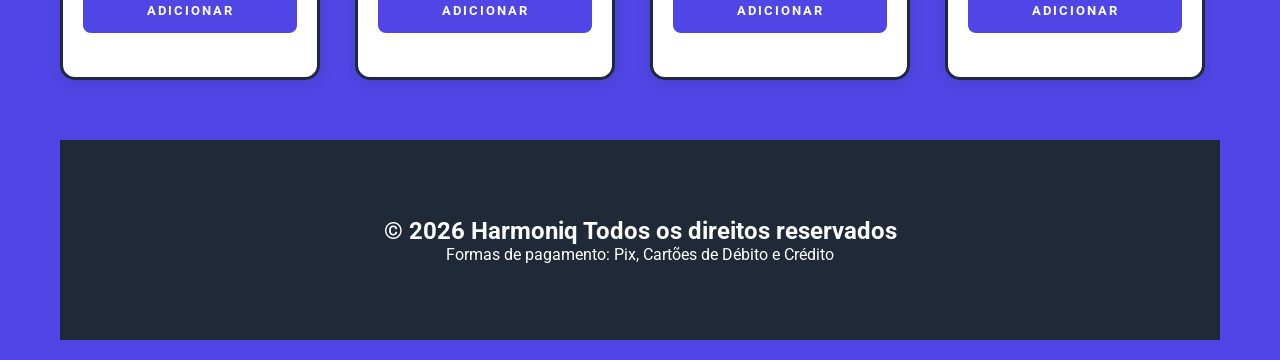
==== commit fbdb5036: "adicionei mais imagens e mudei algumas para ficarem no msm padrão" ====
--- a/index.html
+++ b/index.html
@@ -35,98 +35,15 @@
 
         <section id="secoes-produtos">
             <ul>
-                <li><a href="paginas/secao1.html" class="lnk-secao">Seção 1</a></li>
-                <li><a href="paginas/secao2.html" class="lnk-secao">Seção 2</a></li>
-                <li><a href="paginas/secao3.html" class="lnk-secao">Seção 3</a></li>
-                <li><a href="paginas/secao4.html" class="lnk-secao">Seção 4</a></li>
+                <li><a href="paginas/secao1.html" class="lnk-secao">Cordas</a></li>
+                <li><a href="paginas/secao2.html" class="lnk-secao">Teclas</a></li>
+                <li><a href="paginas/secao3.html" class="lnk-secao">Percussão</a></li>
+                <li><a href="paginas/secao4.html" class="lnk-secao">Sopro</a></li>
             </ul>
-
+    
         </section>
 
         <section id="cards">
-            <div class="card">
-                <img src="image/guitarra_les_paul.png" alt="guitarra_les_paul">
-                <p>Guitarra Les Paul</p>
-                <h2>R$ 1.399,90</h2>
-                <button onclick="adicionarCarrinho('guitarra_les_paul', 1399.90, 'image/guitarra_les_paul.png')">Adicionar ao Carrinho</button>
-            </div>
-            
-            <div class="card">
-                <img src="image/guitarra_stratocaster.png" alt="Guitarra">
-                <p>Guitarra stratocaster</p>
-                <h2>R$ 1.199,99</h2>
-                <button onclick="adicionarCarrinho('guitarra_stratocaster', 1199.99, 'image/guitarra_stratocaster.png')">Adicionar ao Carrinho</button>
-            </div>
-            
-            <div class="card">
-                <img src="image/violao_acustico.png" alt="Violao">
-                <p>Violão</p>
-                <h2>R$ 990,00</h2>
-                <button onclick="adicionarCarrinho('violao_acustico', 990.00, 'image/violao_acustico.png')">Adicionar ao Carrinho</button>
-            </div>
-
-            <div class="card">
-                <img src="image/baixo_eletrico.png" alt="Baixo">
-                <p>Baixo</p>
-                <h2>R$ 1.670,90</h2>
-                <button onclick="adicionarCarrinho('baixo_eletrico', 1670.90, 'image/baixo_eletrico.png')">Adicionar ao Carrinho</button>
-            </div>
-
-            <div class="card">
-                <img src="image/violino.png" alt="Violino">
-                <p>Violino</p>
-                <h2>R$ 1.099,90</h2>
-                <button onclick="adicionarCarrinho('violino', 1099.90, 'image/violino.png')">Adicionar ao Carrinho</button>
-            </div>
-
-            <div class="card">
-                <img src="image/piano_de_cauda.png" alt="Piano">
-                <p>Piano</p>
-                <h2>R$ 1.499,90</h2>
-                <button onclick="adicionarCarrinho('piano_de_cauda', 1499.90, 'image/piano_de_cauda.png')">Adicionar ao Carrinho</button>
-            </div>
-
-            <div class="card">
-                <img src="image/teclado_musical.png" alt="Teclado">
-                <p>Teclado</p>
-                <h2>R$ 1.200,50</h2>
-                <button onclick="adicionarCarrinho('teclado_musical', 1200.50, 'image/teclado_musical.png')">Adicionar ao Carrinho</button>
-            </div>
-
-            <div class="card">
-                <img src="image/cajon.png" alt="Cajon">
-                <p>Cajon</p>
-                <h2>R$ 500,00</h2>
-                <button onclick="adicionarCarrinho('cajon', 500.00, 'image/cajon.png')">Adicionar ao Carrinho</button>
-            </div>
-
-            <div class="card">
-                <img src="image/bateria_acustica.png" alt="Bateria">
-                <p>Bateria</p>
-                <h2>R$ 6.000,00</h2>
-                <button onclick="adicionarCarrinho('bateria_acustica', 6000.00, 'image/bateria_acustica.png')">Adicionar ao Carrinho</button>
-            </div>
-
-            <div class="card">
-                <img src="image/pandeiro.png" alt="Pandeiro">
-                <p>Pandeiro</p>
-                <h2>R$ 400,00</h2>
-                <button onclick="adicionarCarrinho('pandeiro', 400.00, 'image/pandeiro.png')">Adicionar ao Carrinho</button>
-            </div>
-
-            <div class="card">
-                <img src="image/saxofone_alto.png" alt="Saxofone">
-                <p>Saxofone</p>
-                <h2>R$ 1.300,00</h2>
-                <button onclick="adicionarCarrinho('saxofone_alto', 1300.00, 'image/saxofone_alto.png')">Adicionar ao Carrinho</button>
-            </div>
-
-            <div class="card">
-                <img src="image/flauta_transversal.png" alt="Flauta">
-                <p>Flauta</p>
-                <h2>R$ 999,90</h2>
-                <button onclick="adicionarCarrinho('flauta_transversal', 999.90, 'image/flauta_transversal.png')">Adicionar ao Carrinho</button>
-            </div>
 
         </section>
 
--- a/css/style_estrutura_pagina.css
+++ b/css/style_estrutura_pagina.css
@@ -231,4 +231,23 @@
     text-transform: uppercase;
     letter-spacing: 5px;
     color: var(--cor05);
+}
+
+#titulo-secao h1{
+    position: relative;
+    left: 700px;
+    border-radius: 12px;
+    margin: 30px;
+    width: 500px;
+    height: 50px;
+    background: var(--cor01);
+    text-align: center;
+    text-align:center;
+    color:var(--cor02);
+    margin-bottom:35px;
+    font-size:2.5rem;
+}
+
+#titulo-secao h1:hover{
+    background: var(--cor05);
 }
